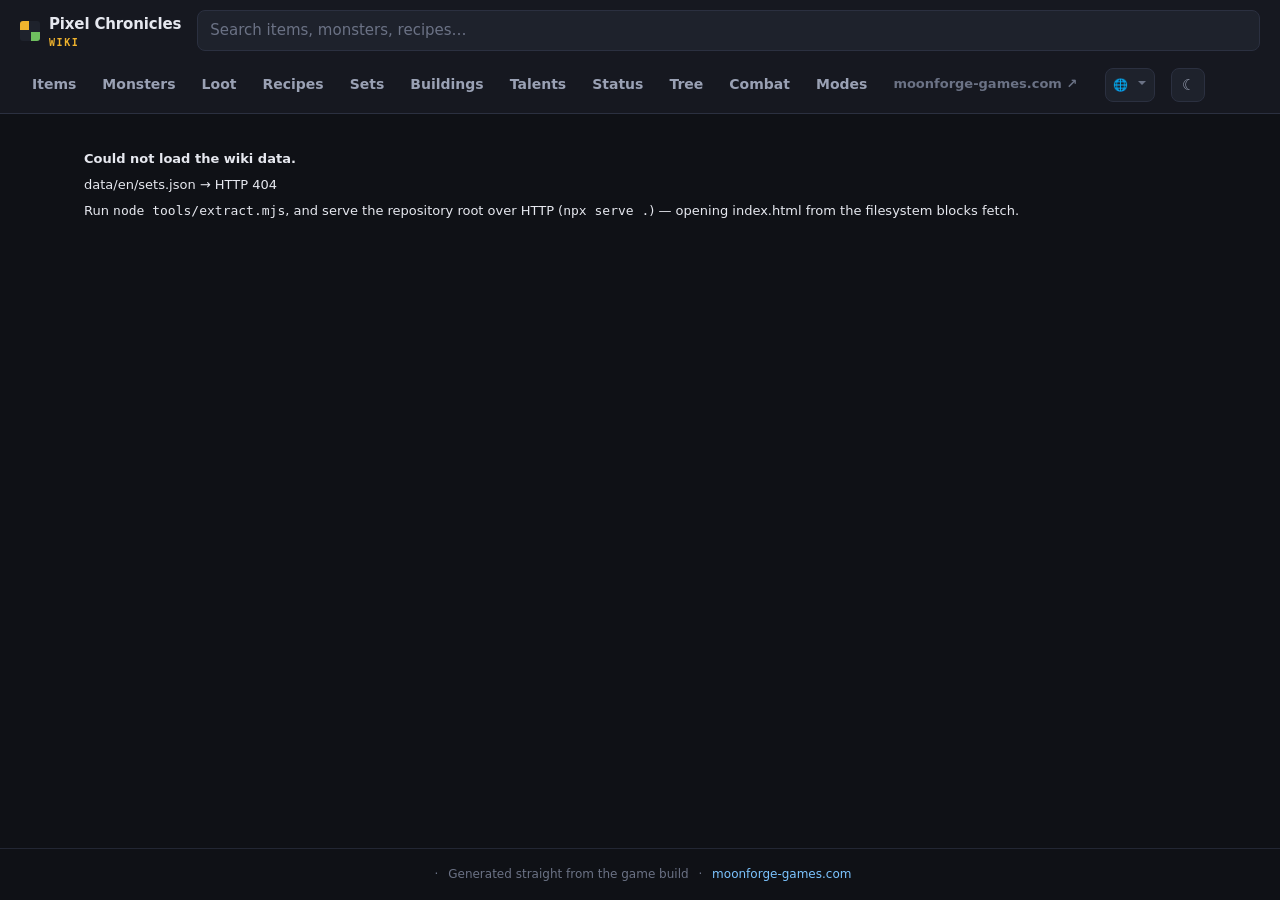
==== wiki/index.html @ 1378a654 "Hold the Forgotten Depths raid back until it ships It is a second raid, fully authored with Normal a" ====
<!doctype html>
<html lang="en">
<head>
<meta charset="utf-8">
<meta name="viewport" content="width=device-width, initial-scale=1">
<title>Pixel Chronicles Wiki</title>
<meta name="description" content="Items, monsters, loot tables and crafting recipes for Pixel Chronicles.">
<link rel="stylesheet" href="styles.css?v=5841bf4622">
<link rel="icon" href="data:image/svg+xml,<svg xmlns='http://www.w3.org/2000/svg' viewBox='0 0 16 16'><rect width='16' height='16' fill='%2314161c'/><rect x='3' y='3' width='4' height='4' fill='%23f0b32d'/><rect x='9' y='9' width='4' height='4' fill='%236fcf6f'/></svg>">
</head>
<body>

<header class="topbar">
  <a class="brand" href="#/">
    <span class="brand-mark" aria-hidden="true"></span>
    <span>Pixel&nbsp;Chronicles<em>wiki</em></span>
  </a>

  <div class="search">
    <input id="search" type="search" placeholder="Search items, monsters, recipes…" autocomplete="off"
           spellcheck="false" aria-label="Search" aria-controls="suggestions" role="combobox" aria-expanded="false"
           data-i18n-placeholder="search.placeholder" data-i18n-aria="search.label">
    <ul id="suggestions" class="suggestions" role="listbox" hidden></ul>
  </div>

  <nav class="tabs" id="tabs">
    <a href="#/items" data-i18n="nav.items">Items</a>
    <a href="#/monsters" data-i18n="nav.monsters">Monsters</a>
    <a href="#/loot" data-i18n="nav.loot">Loot</a>
    <a href="#/recipes" data-i18n="nav.recipes">Recipes</a>
    <a href="#/sets" data-i18n="nav.sets">Sets</a>
    <a href="#/buildings" data-i18n="nav.buildings">Buildings</a>
    <a href="#/talents" data-i18n="nav.talents">Talents</a>
    <a href="#/status" data-i18n="nav.status">Status</a>
    <a href="#/tree" data-i18n="nav.tree">Tree</a>
    <a href="#/combat" data-i18n="nav.combat">Combat</a>
    <a href="#/modes" data-i18n="nav.modes">Modes</a>
    <a class="offsite" href="../">moonforge-games.com ↗</a>
  </nav>

  <div class="lang">
    <select id="lang" aria-label="Language" data-i18n-aria="lang.label"></select>
  </div>

  <button id="theme" class="icon-btn" type="button" aria-label="Toggle colour scheme" title="Toggle colour scheme"
          data-i18n-aria="theme.toggle" data-i18n-title="theme.toggle"></button>
</header>

<main id="view" aria-live="polite">
  <p class="loading">Loading game data…</p>
</main>

<footer class="footer">
  <span id="footer-meta"></span>
  <span class="sep">·</span>
  <span data-i18n="footer.tagline">Generated straight from the game build</span>
  <span class="sep">·</span>
  <a href="../">moonforge-games.com</a>
</footer>

<script src="app.js?v=5841bf4622"></script>
</body>
</html>
---- wiki/styles.css ----
/* Pixel Chronicles wiki — dark-first, pixel-art friendly. */

:root {
  color-scheme: dark;
  --bg: #0f1116;
  --bg-raised: #171a22;
  --bg-inset: #1e222c;
  --line: #2b3040;
  --line-soft: #232734;
  --text: #e6e8ef;
  --text-dim: #9aa1b4;
  --text-faint: #6b7285;
  --accent: #f0b32d;
  --accent-dim: #7a5c14;
  --link: #7cc4ff;

  /* Rarity hues come from the game and are injected at runtime from meta.json;
     these are only the fallbacks used before the data loads. */
  --rarity: #9aa1b4;
  /* Text sits on a dark panel, so rarity hues get lifted toward white for
     contrast while the untouched hue stays as the accent bar and badge tint. */
  --rarity-mix: #ffffff;
  --rarity-mix-amount: 34%;

  --special: #fd54fd;
  --passive: #f0b877;

  --buff: #6fcf6f;
  --debuff: #e8685f;

  --neutral: #9aa1b4;
  --water: #4fa8e8;
  --fire: #ef7043;
  --grass: #6fbf5f;
  --dark: #9b6fd8;
  --light: #f0d264;

  --radius: 10px;
  --shadow: 0 1px 2px rgb(0 0 0 / .4), 0 8px 24px -12px rgb(0 0 0 / .5);
  --mono: ui-monospace, "SFMono-Regular", "Cascadia Mono", Menlo, Consolas, monospace;
}

:root[data-theme="light"] {
  color-scheme: light;
  --bg: #f6f7f9;
  --bg-raised: #ffffff;
  --bg-inset: #eef0f4;
  --line: #d7dbe4;
  --line-soft: #e5e8ee;
  --text: #1a1d26;
  --text-dim: #5c6376;
  --text-faint: #868da0;
  --accent: #a9760a;
  --accent-dim: #e8d5a6;
  --link: #1667c4;

  /* On white, the same hues need darkening instead of lightening. */
  --rarity-mix: #14161c;
  --rarity-mix-amount: 55%;
  --special: #b810b8;
  --passive: #a2661a;
  --buff: #2f8b32;
  --debuff: #c0362c;
  --shadow: 0 1px 2px rgb(16 22 40 / .06), 0 8px 24px -14px rgb(16 22 40 / .18);
}

* { box-sizing: border-box; }

html { scroll-behavior: smooth; }

body {
  margin: 0;
  background: var(--bg);
  color: var(--text);
  font: 15px/1.55 system-ui, -apple-system, "Segoe UI", Roboto, sans-serif;
  display: flex;
  flex-direction: column;
  min-height: 100vh;
  -webkit-text-size-adjust: 100%;
}

a { color: var(--link); text-decoration: none; }
a:hover { text-decoration: underline; }

/* Pixel art must never be smoothed. */
img { image-rendering: pixelated; }

/* ------------------------------------------------------------------ topbar */

.topbar {
  position: sticky;
  top: 0;
  z-index: 20;
  display: flex;
  align-items: center;
  gap: 16px;
  padding: 10px 20px;
  background: color-mix(in srgb, var(--bg-raised) 92%, transparent);
  backdrop-filter: blur(8px);
  border-bottom: 1px solid var(--line);
  flex-wrap: wrap;
}

.brand {
  display: flex;
  align-items: center;
  gap: 9px;
  font-weight: 650;
  letter-spacing: -.01em;
  color: var(--text);
  white-space: nowrap;
}
.brand:hover { text-decoration: none; }
.brand em {
  display: block;
  font: 600 10px/1 var(--mono);
  font-style: normal;
  letter-spacing: .16em;
  text-transform: uppercase;
  color: var(--accent);
  margin-top: 2px;
}
.brand-mark {
  width: 20px; height: 20px;
  flex: none;
  background:
    linear-gradient(var(--accent) 0 0) 0 0 / 9px 9px no-repeat,
    linear-gradient(var(--grass) 0 0) 11px 11px / 9px 9px no-repeat;
  background-color: var(--bg-inset);
  border-radius: 3px;
}

.search { position: relative; flex: 1 1 260px; min-width: 200px; }

.search input {
  width: 100%;
  padding: 8px 12px;
  font: inherit;
  color: var(--text);
  background: var(--bg-inset);
  border: 1px solid var(--line);
  border-radius: 8px;
}
.search input:focus-visible { outline: 2px solid var(--accent); outline-offset: -1px; }
.search input::placeholder { color: var(--text-faint); }

.suggestions {
  position: absolute;
  top: calc(100% + 6px);
  left: 0; right: 0;
  margin: 0; padding: 4px;
  list-style: none;
  background: var(--bg-raised);
  border: 1px solid var(--line);
  border-radius: 8px;
  box-shadow: var(--shadow);
  max-height: min(60vh, 420px);
  overflow-y: auto;
  z-index: 30;
}
.suggestions li > a {
  display: flex;
  align-items: center;
  gap: 10px;
  padding: 7px 9px;
  border-radius: 6px;
  color: var(--text);
}
.suggestions li > a:hover,
.suggestions li[aria-selected="true"] > a {
  background: var(--bg-inset);
  text-decoration: none;
}
.suggestions a > img { width: 24px; height: 24px; object-fit: contain; flex: none; }
.suggestions a > .sprite { height: 24px; max-width: 24px; flex: none; }
.suggestions .kind {
  margin-left: auto;
  font: 600 10px/1 var(--mono);
  text-transform: uppercase;
  letter-spacing: .08em;
  color: var(--text-faint);
}

.tabs { display: flex; gap: 2px; flex-wrap: wrap; }
.tabs a {
  padding: 7px 12px;
  border-radius: 7px;
  color: var(--text-dim);
  font-weight: 550;
  font-size: 14px;
}
.tabs a:hover { background: var(--bg-inset); color: var(--text); text-decoration: none; }
.tabs a[aria-current="page"] { background: var(--accent-dim); color: var(--text); }

.icon-btn {
  width: 34px; height: 34px;
  flex: none;
  display: grid;
  place-items: center;
  background: var(--bg-inset);
  border: 1px solid var(--line);
  border-radius: 8px;
  color: var(--text-dim);
  cursor: pointer;
  font-size: 15px;
}
.icon-btn:hover { color: var(--text); }
.icon-btn::before { content: "☾"; }
:root[data-theme="light"] .icon-btn::before { content: "☀"; }

/* Language picker: a real <select>, so it gets the platform's own list — long
   enough at 11 languages that a custom dropdown would only be worse. */
.lang { position: relative; flex: none; display: flex; align-items: center; }
.lang::before {
  content: "🌐";
  position: absolute;
  left: 8px;
  font-size: 12px;
  pointer-events: none;
}
.lang select {
  appearance: none;
  padding: 0 22px 0 26px;
  height: 34px;
  background: var(--bg-inset);
  border: 1px solid var(--line);
  border-radius: 8px;
  color: var(--text-dim);
  font: 600 12px/1 inherit;
  cursor: pointer;
  max-width: 130px;
}
.lang select:hover { color: var(--text); }
.lang::after {
  content: "";
  position: absolute;
  right: 9px;
  width: 0;
  height: 0;
  border: 4px solid transparent;
  border-top-color: currentColor;
  color: var(--text-faint);
  pointer-events: none;
}

/* -------------------------------------------------------------------- main */

main {
  flex: 1;
  width: 100%;
  max-width: 1180px;
  margin: 0 auto;
  padding: 24px 20px 56px;
}

.loading { color: var(--text-dim); }

h1 { font-size: 26px; letter-spacing: -.02em; margin: 0 0 4px; }
h2 { font-size: 17px; letter-spacing: -.01em; margin: 32px 0 12px; }
h3 { font-size: 14px; margin: 0 0 8px; color: var(--text-dim); }

.subtitle { color: var(--text-dim); margin: 0 0 22px; }

.crumbs { font-size: 13px; color: var(--text-faint); margin-bottom: 10px; }
.crumbs a { color: var(--text-dim); }

/* ------------------------------------------------------------------- cards */

.grid {
  display: grid;
  gap: 12px;
  grid-template-columns: repeat(auto-fill, minmax(210px, 1fr));
}

.card {
  display: flex;
  align-items: center;
  gap: 11px;
  padding: 11px;
  background: var(--bg-raised);
  border: 1px solid var(--line-soft);
  border-radius: var(--radius);
  color: var(--text);
  border-left: 3px solid var(--rarity, var(--line));
}
.card:hover {
  text-decoration: none;
  border-color: var(--line);
  background: var(--bg-inset);
}
.card .thumb { width: 40px; height: 40px; flex: none; }
.card-body { min-width: 0; }
.card-title {
  font-weight: 600;
  white-space: nowrap;
  overflow: hidden;
  text-overflow: ellipsis;
}
.card-sub { font-size: 12px; color: var(--text-dim); }

.thumb {
  display: grid;
  place-items: center;
  background: var(--bg-inset);
  border-radius: 7px;
  overflow: hidden;
}
.thumb > img { width: 100%; height: 100%; object-fit: contain; padding: 3px; }
/* A height is required, not just max-*: the inner image is absolutely positioned,
   so the box has no content to size itself from and `aspect-ratio` has nothing to
   work with. Height drives it, max-width reins in wide cells. */
.thumb > .sprite { height: calc(100% - 6px); max-width: calc(100% - 6px); }

/* One cell of a sprite sheet: the box holds the cell's aspect ratio and clips,
   the oversized image inside is offset so only that cell shows. */
.sprite {
  position: relative;
  display: block;
  overflow: hidden;
  max-width: 100%;
  max-height: 100%;
}
.sprite > img { position: absolute; image-rendering: pixelated; }
.thumb.empty::after { content: "?"; color: var(--text-faint); font: 600 14px var(--mono); }

/* ------------------------------------------------------------------ badges */

.badge {
  display: inline-block;
  padding: 2px 7px;
  border-radius: 5px;
  font: 600 11px/1.5 var(--mono);
  letter-spacing: .02em;
  background: var(--bg-inset);
  color: var(--text-dim);
  white-space: nowrap;
}
/** Readable rarity text: the game hue nudged toward the page's extreme. */
.rarity-text { color: color-mix(in oklab, var(--rarity-mix) var(--rarity-mix-amount), var(--rarity)); }

.badge.rarity {
  color: color-mix(in oklab, var(--rarity-mix) var(--rarity-mix-amount), var(--rarity));
  background: color-mix(in srgb, var(--rarity) 15%, transparent);
}
.badge.element {
  color: var(--elem);
  background: color-mix(in srgb, var(--elem) 16%, transparent);
  display: inline-flex;
  align-items: center;
  gap: 5px;
}
.badge.element > img { width: 13px; height: 13px; object-fit: contain; }

.e-neutral { --elem: var(--neutral); }
.e-water { --elem: var(--water); }
.e-fire { --elem: var(--fire); }
.e-grass { --elem: var(--grass); }
.e-dark { --elem: var(--dark); }
.e-light { --elem: var(--light); }

/* ----------------------------------------------------------------- filters */

.filters {
  display: flex;
  flex-wrap: wrap;
  gap: 8px 14px;
  align-items: center;
  padding: 12px 14px;
  margin-bottom: 18px;
  background: var(--bg-raised);
  border: 1px solid var(--line-soft);
  border-radius: var(--radius);
}
.filter-group { display: flex; align-items: center; gap: 6px; flex-wrap: wrap; }
.filter-group > span {
  font: 600 10px/1 var(--mono);
  text-transform: uppercase;
  letter-spacing: .08em;
  color: var(--text-faint);
  margin-right: 2px;
}

.chip {
  padding: 4px 10px;
  font: inherit;
  font-size: 13px;
  color: var(--text-dim);
  background: var(--bg-inset);
  border: 1px solid transparent;
  border-radius: 999px;
  cursor: pointer;
}
.chip:hover { color: var(--text); }
.chip[aria-pressed="true"] {
  color: var(--text);
  background: var(--accent-dim);
  border-color: color-mix(in srgb, var(--accent) 45%, transparent);
}

select.chip { border-radius: 7px; padding: 5px 8px; }

.count { margin-left: auto; font-size: 13px; color: var(--text-faint); }

/* ------------------------------------------------------------------ tables */

.table-wrap { overflow-x: auto; border: 1px solid var(--line-soft); border-radius: var(--radius); }

table { width: 100%; border-collapse: collapse; font-size: 14px; background: var(--bg-raised); }

th, td { padding: 8px 12px; text-align: left; border-bottom: 1px solid var(--line-soft); white-space: nowrap; }
th {
  position: sticky; top: 0;
  background: var(--bg-inset);
  font: 600 11px/1.6 var(--mono);
  text-transform: uppercase;
  letter-spacing: .06em;
  color: var(--text-dim);
  z-index: 1;
}
th.sortable { cursor: pointer; user-select: none; }
th.sortable:hover { color: var(--text); }
th[aria-sort]::after { content: " ▲"; font-size: 9px; }
th[aria-sort="descending"]::after { content: " ▼"; }
tbody tr:last-child td { border-bottom: 0; }
tbody tr:hover td { background: var(--bg-inset); }
td.num, th.num { text-align: right; font-variant-numeric: tabular-nums; }
td .with-icon { display: flex; align-items: center; gap: 8px; }
td .with-icon > img { width: 22px; height: 22px; object-fit: contain; flex: none; }
td .with-icon > .sprite { height: 22px; max-width: 22px; flex: none; }

/* ------------------------------------------------------------------ detail */

.detail-head {
  display: flex;
  gap: 18px;
  align-items: center;
  flex-wrap: wrap;
  padding-bottom: 18px;
  margin-bottom: 6px;
  border-bottom: 1px solid var(--line-soft);
}
.detail-head .thumb { width: 84px; height: 84px; border-radius: var(--radius); }
.detail-meta { display: flex; gap: 6px; flex-wrap: wrap; margin-top: 8px; }

.panels { display: grid; gap: 16px; grid-template-columns: repeat(auto-fit, minmax(280px, 1fr)); }

.panel {
  padding: 14px 16px;
  background: var(--bg-raised);
  border: 1px solid var(--line-soft);
  border-radius: var(--radius);
}
.panel h3 {
  font: 600 10px/1 var(--mono);
  text-transform: uppercase;
  letter-spacing: .09em;
  color: var(--text-faint);
  margin-bottom: 11px;
}

.stats { display: grid; gap: 7px; margin: 0; }
.stats > div:not(.bar) { display: flex; align-items: baseline; gap: 10px; justify-content: space-between; }
.stats dt { color: var(--text-dim); font-size: 13px; }
.stats dd { margin: 0; font-variant-numeric: tabular-nums; font-weight: 600; }

.stats .bar { margin-top: -4px; }
.bar {
  height: 5px;
  border-radius: 3px;
  background: var(--bg-inset);
  overflow: hidden;
}
.bar > i { display: block; height: 100%; background: var(--accent); }

.pill-list { display: flex; flex-wrap: wrap; gap: 6px; margin: 0; padding: 0; list-style: none; }

.skill { padding: 11px 0; border-top: 1px solid var(--line-soft); }
.skill:first-of-type { border-top: 0; padding-top: 0; }
.skill-head { display: flex; align-items: center; gap: 9px; }
.skill-icon {
  width: 34px; height: 34px;
  flex: none;
  display: grid;
  place-items: center;
  background: var(--bg-inset);
  border-radius: 7px;
  overflow: hidden;
}
.skill-icon > img { width: 100%; height: 100%; object-fit: contain; padding: 2px; }
.skill-icon > .sprite { height: calc(100% - 4px); max-width: calc(100% - 4px); }
.skill-name { font-weight: 600; }
.skill-kind {
  font: 600 10px/1 var(--mono);
  text-transform: uppercase;
  letter-spacing: .07em;
  color: var(--text-faint);
  margin-left: 6px;
  white-space: nowrap;
}
.skill-kind.special { color: var(--special); }
.skill-kind.passive { color: var(--passive); }
.skill p { margin: 6px 0 0; font-size: 13px; color: var(--text-dim); }

/* -------------------------------------------------------- status effects */

.status-group {
  display: flex;
  align-items: center;
  gap: 10px;
  font-size: 15px;
  margin: 26px 0 12px;
}
.status-group::after {
  content: "";
  flex: 1;
  height: 1px;
  background: var(--line-soft);
}
.status-group.buff { color: var(--buff); }
.status-group.debuff { color: var(--debuff); }

.status-grid {
  display: grid;
  grid-template-columns: repeat(auto-fill, minmax(272px, 1fr));
  gap: 10px;
}

.status {
  display: flex;
  gap: 12px;
  padding: 12px;
  background: var(--bg-raised);
  border: 1px solid var(--line-soft);
  /* The group reads off the left edge, so the card itself stays neutral and the
     tint never fights the icon art. */
  border-left: 3px solid var(--group, var(--neutral));
  border-radius: var(--radius);
}
.status.s-buff { --group: var(--buff); }
.status.s-debuff { --group: var(--debuff); }

.status-icon { width: 40px; height: 40px; flex: none; }
.status-body { min-width: 0; }
.status-name { display: block; font-weight: 600; font-size: 14px; }
.status-effects {
  margin: 6px 0 0;
  padding: 0;
  list-style: none;
  font-size: 13px;
  color: var(--text-dim);
}
.status-effects li { padding-left: 11px; position: relative; }
.status-effects li::before {
  content: "";
  position: absolute;
  left: 0;
  top: .55em;
  width: 4px;
  height: 4px;
  border-radius: 1px;
  background: var(--group, var(--text-faint));
}
.status-none { margin: 6px 0 0; font-size: 13px; color: var(--text-faint); }

/* ---------------------------------------------------------------- bastion */

.bastion-rules { margin: 14px 0 26px; }
.bastion-rules .badge { font-size: 12px; padding: 5px 10px; }

/* An upgrade card is a status card whose left edge carries its rarity instead of
   a buff/debuff group. */
.status.s-up { --group: var(--rarity); }
.status.s-up .status-name { display: flex; align-items: baseline; }
.status.s-up > .status-body > .badge { margin: 6px 0 0; }

.upgrade-levels {
  margin: 8px 0 0;
  padding: 0 0 0 20px;
  font-size: 13px;
  color: var(--text-dim);
}
.upgrade-levels li { margin-top: 4px; }
.upgrade-levels li::marker { color: var(--rarity); font: 700 11px var(--mono); }
/* One effect per line: a rank often grants two or three at once. */
.upgrade-levels span { display: block; }

/* ------------------------------------------------------------ calculators */

.calc { margin-bottom: 14px; }

.calc-row {
  display: flex;
  align-items: center;
  gap: 12px;
  margin-bottom: 12px;
  flex-wrap: wrap;
}
.calc-row > span:first-child {
  flex: 0 0 130px;
  font-size: 13px;
  color: var(--text-dim);
}
.calc-row input[type="range"] { flex: 1 1 180px; min-width: 140px; accent-color: var(--accent); }

.calc-value {
  flex: 0 0 72px;
  text-align: right;
  font: 600 13px/1 var(--mono);
  color: var(--text);
}

.curve-wrap { margin: 4px 0 6px; }

.curve {
  display: block;
  width: 100%;
  height: auto;
  /* Pointing at the curve sets the slider, so the whole plot is a control. */
  cursor: crosshair;
  touch-action: none;
}
.curve-grid { stroke: var(--line-soft); stroke-width: 1.5; }
.curve-label { fill: var(--text-faint); font: 11px var(--mono); }
.curve-line { fill: none; stroke: var(--accent); stroke-width: 4; stroke-linecap: round; }
.curve-guide { stroke: var(--text-faint); stroke-width: 2; stroke-dasharray: 5 5; }
.curve-dot { fill: var(--accent); stroke: var(--bg-raised); stroke-width: 3; }

.curve-hint {
  margin: 0 0 12px;
  font-size: 12px;
  color: var(--text-faint);
  text-align: center;
}

.calc-result {
  display: grid;
  grid-template-columns: repeat(auto-fit, minmax(130px, 1fr));
  gap: 12px;
  margin-top: 4px;
  padding-top: 12px;
  border-top: 1px solid var(--line-soft);
}
.calc-result > div { text-align: center; }
.calc-result b {
  display: block;
  font: 700 24px/1.1 var(--mono);
  color: var(--accent);
}
.calc-result span {
  font-size: 11px;
  text-transform: uppercase;
  letter-spacing: .07em;
  color: var(--text-faint);
}

.calc-formula { margin: 12px 0 0; text-align: center; }
.calc-formula code { font-size: 12px; color: var(--text-dim); }

/* The matchup toggle reuses the filter chips, so it needs no styling of its own
   beyond sitting on the same row as its label. */
.calc .filter-group { margin: 0 0 12px; }

.combat-notes { font-size: 13px; }
.combat-notes li::before { background: var(--accent); }

/* -------------------------------------------------------------- skill tree */

/* The map is one SVG at the tree's authored size, scaled to the column. It is
   nearly square, so it is capped by height rather than left to run off. */
.tree-map {
  margin: 12px 0 14px;
  padding: 12px;
  background: var(--bg-raised);
  border: 1px solid var(--line-soft);
  border-radius: var(--radius);
}
/* No height cap: the graph is nearly square, and squeezing it to fit the fold
   collapsed the whole tree into an unreadable speck. */
.tree-map svg { display: block; width: 100%; height: auto; }

/* Stroke widths are in graph units, and the graph is ~4000 units wide: anything
   under ~8 disappears once it is scaled into the column. */
.tree-link { stroke: var(--line); stroke-width: 8; }
.tree-link.on { stroke-width: 12; opacity: .6; }

.tree-node { cursor: pointer; }
/* Dimmed rather than hidden: a filtered class still reads against the whole tree. */
.tree-node:not(.on) { opacity: .28; }
.tree-node.on:hover { stroke: var(--text); stroke-width: 4; }

.tree-legend { margin: 0 0 8px; }
.legend {
  display: inline-block;
  width: 9px;
  height: 9px;
  margin-right: 7px;
  background: currentColor;
  vertical-align: baseline;
}
.legend-root, .legend-classhub, .legend-passive, .legend-minor { border-radius: 50%; }
.legend-notable { transform: rotate(45deg); }
.legend-activeskill { border-radius: 2px; }
.legend-minor { width: 7px; height: 7px; }

.tree-rules { font-size: 13px; }
.tree-rules li::before { background: var(--accent); }

.tree-section { margin-top: 34px; }
.tree-class-head {
  display: flex;
  align-items: center;
  gap: 10px;
  color: var(--node, var(--text));
}
.tree-class-head img, .tree-class-head .sprite { width: 26px; height: 26px; }
.tree-group { margin: 18px 0 10px; font-size: 14px; color: var(--text-dim); }

/* Each card carries its class colour on the left edge, matching the map. */
.tree-card { border-left: 3px solid var(--node, var(--line)); }
.tree-desc { margin: 0 0 8px; font-size: 13px; color: var(--text-dim); }

/* Jumped to from the map; the highlight fades on its own. */
@keyframes tree-flash {
  from { background: color-mix(in oklab, var(--accent) 30%, var(--bg-raised)); }
  to { background: var(--bg-raised); }
}
.flash { animation: tree-flash 1.4s ease-out; }
tr.flash { animation: tree-flash 1.4s ease-out; }

@media (prefers-reduced-motion: reduce) {
  .flash { animation: none; outline: 2px solid var(--accent); }
}

/* Talent ranks: roman numerals read as a column of labels, not as figures. */
td.rank {
  font: 700 12px/1 var(--mono);
  color: var(--accent);
  width: 3.5em;
  letter-spacing: .06em;
}

.ingredients { display: grid; gap: 8px; margin: 0; padding: 0; list-style: none; }
.ingredients li { display: flex; align-items: center; gap: 9px; }
.ingredients li > img { width: 26px; height: 26px; object-fit: contain; flex: none; }
.ingredients li > .sprite { height: 26px; max-width: 26px; flex: none; }
.ingredients .amount { margin-left: auto; font-variant-numeric: tabular-nums; color: var(--text-dim); }

.arrow { color: var(--text-faint); }

.chance {
  display: inline-flex;
  align-items: center;
  gap: 5px;
  font-variant-numeric: tabular-nums;
}
.chance i {
  width: 34px; height: 5px;
  border-radius: 3px;
  background: var(--bg-inset);
  overflow: hidden;
  flex: none;
}
.chance i > b { display: block; height: 100%; background: var(--rare); }

.empty-note { color: var(--text-faint); font-size: 13px; margin: 0; }

.biome-list { display: flex; flex-wrap: wrap; gap: 4px; }

.warn {
  padding: 11px 14px;
  border: 1px solid color-mix(in srgb, var(--legendary) 40%, transparent);
  background: color-mix(in srgb, var(--legendary) 10%, transparent);
  border-radius: var(--radius);
  font-size: 13px;
  margin-bottom: 18px;
}
.warn ul { margin: 6px 0 0; padding-left: 18px; }

/* -------------------------------------------------------------------- home */

.hero { margin-bottom: 26px; }
.hero h1 { font-size: 30px; }

.stat-row {
  display: grid;
  gap: 12px;
  grid-template-columns: repeat(auto-fit, minmax(140px, 1fr));
  margin-bottom: 30px;
}
.stat-tile {
  padding: 14px 16px;
  background: var(--bg-raised);
  border: 1px solid var(--line-soft);
  border-radius: var(--radius);
  color: var(--text);
}
.stat-tile:hover { text-decoration: none; border-color: var(--line); background: var(--bg-inset); }
.stat-tile b { display: block; font-size: 25px; font-variant-numeric: tabular-nums; letter-spacing: -.02em; }
.stat-tile span {
  font: 600 10px/1 var(--mono);
  text-transform: uppercase;
  letter-spacing: .09em;
  color: var(--text-faint);
}

/* ------------------------------------------------------------------ footer */

.footer {
  padding: 16px 20px;
  border-top: 1px solid var(--line-soft);
  color: var(--text-faint);
  font-size: 12px;
  text-align: center;
}
.footer code { font-family: var(--mono); }
.sep { margin: 0 6px; }

@media (max-width: 760px) {
  /* Brand + theme share the first row, then search, then the tab strip. */
  .topbar { gap: 10px; padding: 10px 14px; }
  .brand { order: 1; }
  .lang { order: 2; margin-left: auto; }
  .icon-btn { order: 3; }
  .search { order: 4; flex-basis: 100%; }
  .tabs { order: 5; flex-basis: 100%; justify-content: space-between; }
  .tabs a { padding: 7px 9px; }
  main { padding: 18px 14px 44px; }
  th, td { padding: 7px 10px; }
  .detail-head .thumb { width: 64px; height: 64px; }
  h1 { font-size: 22px; }
}

@media (prefers-reduced-motion: reduce) {
  html { scroll-behavior: auto; }
}

/* Link back out to the marketing site. Not a router tab, so it must not be
   highlighted by the aria-current logic and reads as leaving the app. */
.tabs a.offsite { color: var(--text-faint); font-size: 13px; }
.tabs a.offsite:hover { color: var(--text); background: var(--bg-inset); text-decoration: none; }
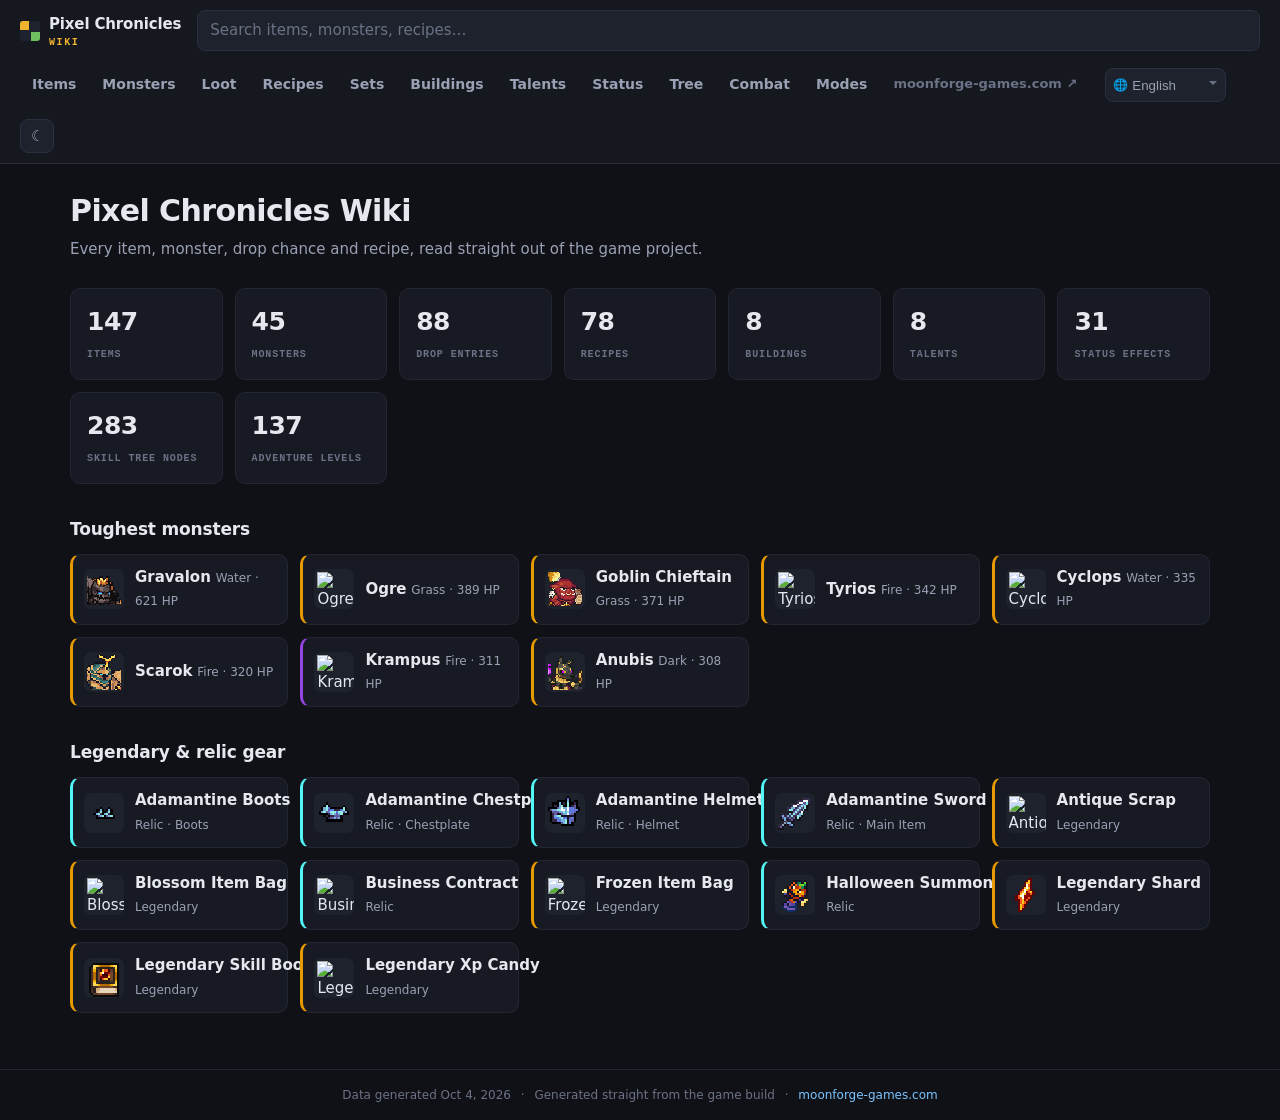
==== commit bc9ba37c: "Show what a building level buys, and live production times The assets hold only prices. Each upgrade" ====
--- a/wiki/index.html
+++ b/wiki/index.html
@@ -5,7 +5,7 @@
 <meta name="viewport" content="width=device-width, initial-scale=1">
 <title>Pixel Chronicles Wiki</title>
 <meta name="description" content="Items, monsters, loot tables and crafting recipes for Pixel Chronicles.">
-<link rel="stylesheet" href="styles.css?v=5841bf4622">
+<link rel="stylesheet" href="styles.css?v=82bc2227ee">
 <link rel="icon" href="data:image/svg+xml,<svg xmlns='http://www.w3.org/2000/svg' viewBox='0 0 16 16'><rect width='16' height='16' fill='%2314161c'/><rect x='3' y='3' width='4' height='4' fill='%23f0b32d'/><rect x='9' y='9' width='4' height='4' fill='%236fcf6f'/></svg>">
 </head>
 <body>
@@ -58,6 +58,6 @@
   <a href="../">moonforge-games.com</a>
 </footer>
 
-<script src="app.js?v=5841bf4622"></script>
+<script src="app.js?v=82bc2227ee"></script>
 </body>
 </html>
--- a/wiki/styles.css
+++ b/wiki/styles.css
@@ -584,6 +584,14 @@
 /* One effect per line: a rank often grants two or three at once. */
 .upgrade-levels span { display: block; }
 
+/* A produced item the building is still too low to make. */
+tr.locked { opacity: .5; }
+.locked-note { font-size: 12px; color: var(--text-faint); }
+
+/* The level picker sits inside a panel, so it drops the page-level margins. */
+.panel .filters { margin: 0 0 10px; }
+.chip.level { min-width: 34px; text-align: center; }
+
 /* ------------------------------------------------------------ calculators */
 
 .calc { margin-bottom: 14px; }
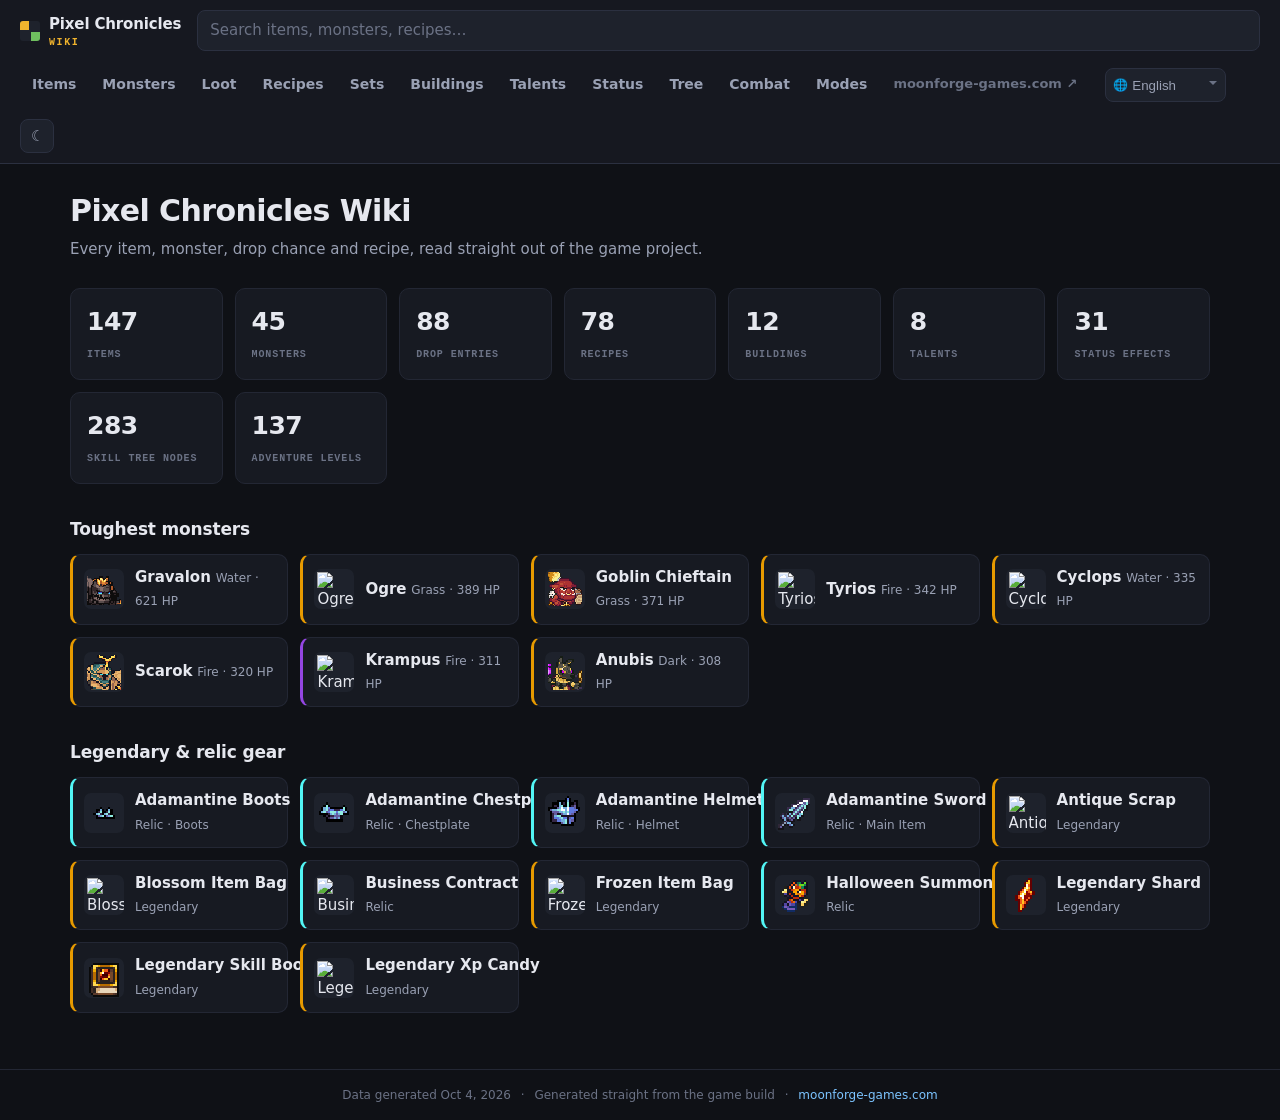
==== commit fab109e1: "List the ruin buildings too, one per row Workshop, Monster Altar, Portal and Shop were excluded whil" ====
--- a/wiki/index.html
+++ b/wiki/index.html
@@ -5,7 +5,7 @@
 <meta name="viewport" content="width=device-width, initial-scale=1">
 <title>Pixel Chronicles Wiki</title>
 <meta name="description" content="Items, monsters, loot tables and crafting recipes for Pixel Chronicles.">
-<link rel="stylesheet" href="styles.css?v=82bc2227ee">
+<link rel="stylesheet" href="styles.css?v=68cac64f13">
 <link rel="icon" href="data:image/svg+xml,<svg xmlns='http://www.w3.org/2000/svg' viewBox='0 0 16 16'><rect width='16' height='16' fill='%2314161c'/><rect x='3' y='3' width='4' height='4' fill='%23f0b32d'/><rect x='9' y='9' width='4' height='4' fill='%236fcf6f'/></svg>">
 </head>
 <body>
@@ -58,6 +58,6 @@
   <a href="../">moonforge-games.com</a>
 </footer>
 
-<script src="app.js?v=82bc2227ee"></script>
+<script src="app.js?v=68cac64f13"></script>
 </body>
 </html>
--- a/wiki/styles.css
+++ b/wiki/styles.css
@@ -584,6 +584,10 @@
 /* One effect per line: a rank often grants two or three at once. */
 .upgrade-levels span { display: block; }
 
+/* One building per row: each panel carries a cost table and often a production
+   table too, which a multi-column grid squeezes into unreadable columns. */
+.building-list { display: flex; flex-direction: column; gap: 14px; }
+
 /* A produced item the building is still too low to make. */
 tr.locked { opacity: .5; }
 .locked-note { font-size: 12px; color: var(--text-faint); }
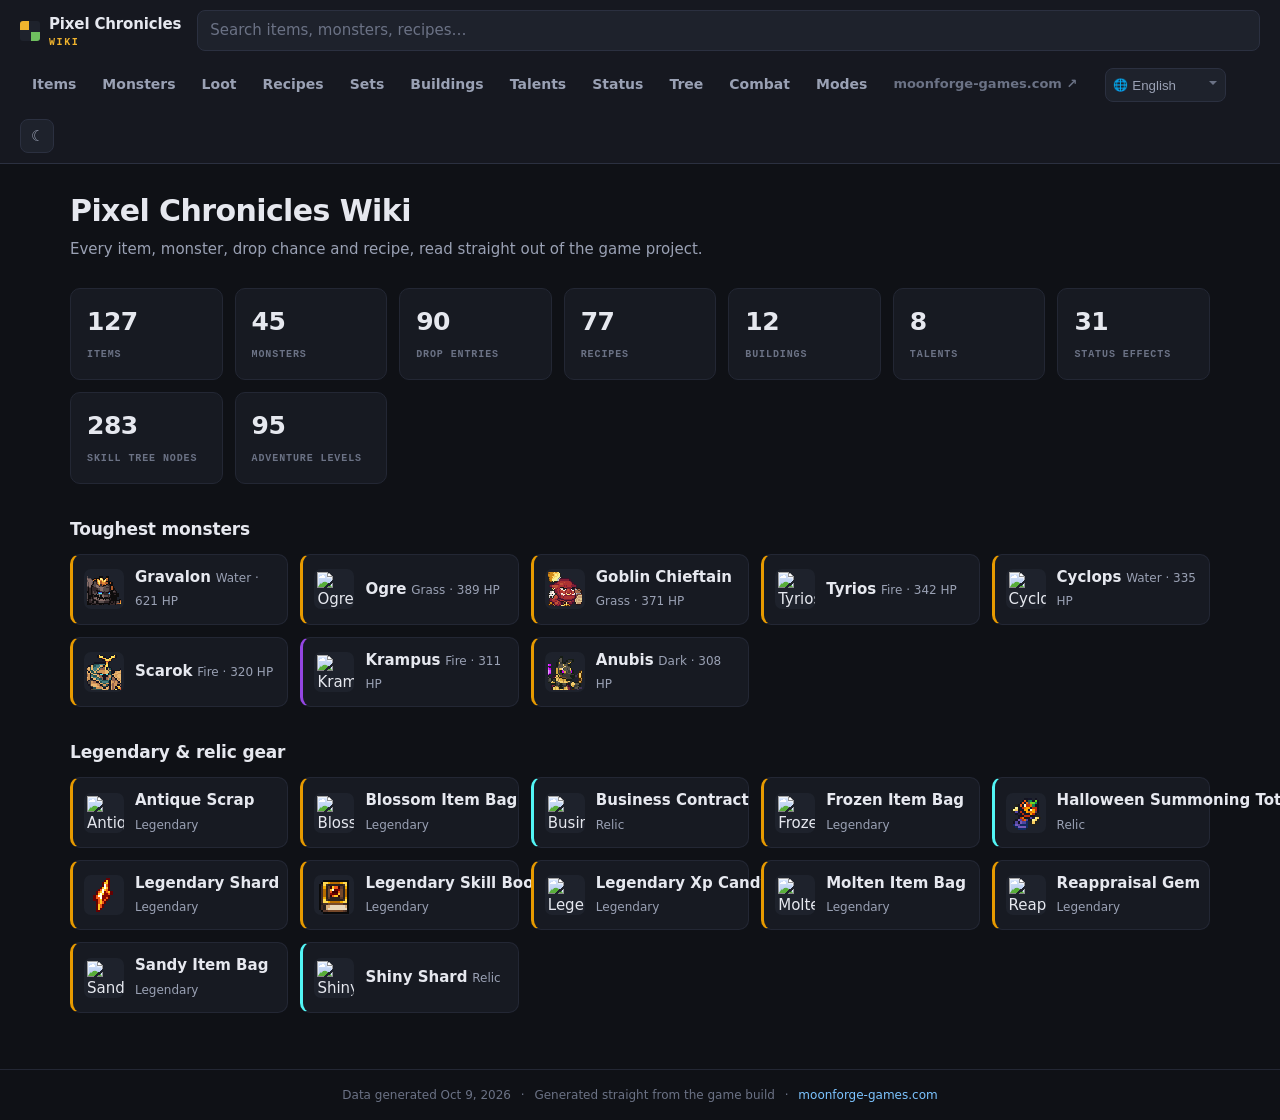
==== commit 95c8e195: "Hold back the Master tier until it ships Six gear sets, the materials and bars they eat, their craft" ====
--- a/wiki/index.html
+++ b/wiki/index.html
@@ -5,7 +5,7 @@
 <meta name="viewport" content="width=device-width, initial-scale=1">
 <title>Pixel Chronicles Wiki</title>
 <meta name="description" content="Items, monsters, loot tables and crafting recipes for Pixel Chronicles.">
-<link rel="stylesheet" href="styles.css?v=68cac64f13">
+<link rel="stylesheet" href="styles.css?v=ccc6fe6d84">
 <link rel="icon" href="data:image/svg+xml,<svg xmlns='http://www.w3.org/2000/svg' viewBox='0 0 16 16'><rect width='16' height='16' fill='%2314161c'/><rect x='3' y='3' width='4' height='4' fill='%23f0b32d'/><rect x='9' y='9' width='4' height='4' fill='%236fcf6f'/></svg>">
 </head>
 <body>
@@ -58,6 +58,6 @@
   <a href="../">moonforge-games.com</a>
 </footer>
 
-<script src="app.js?v=68cac64f13"></script>
+<script src="app.js?v=ccc6fe6d84"></script>
 </body>
 </html>
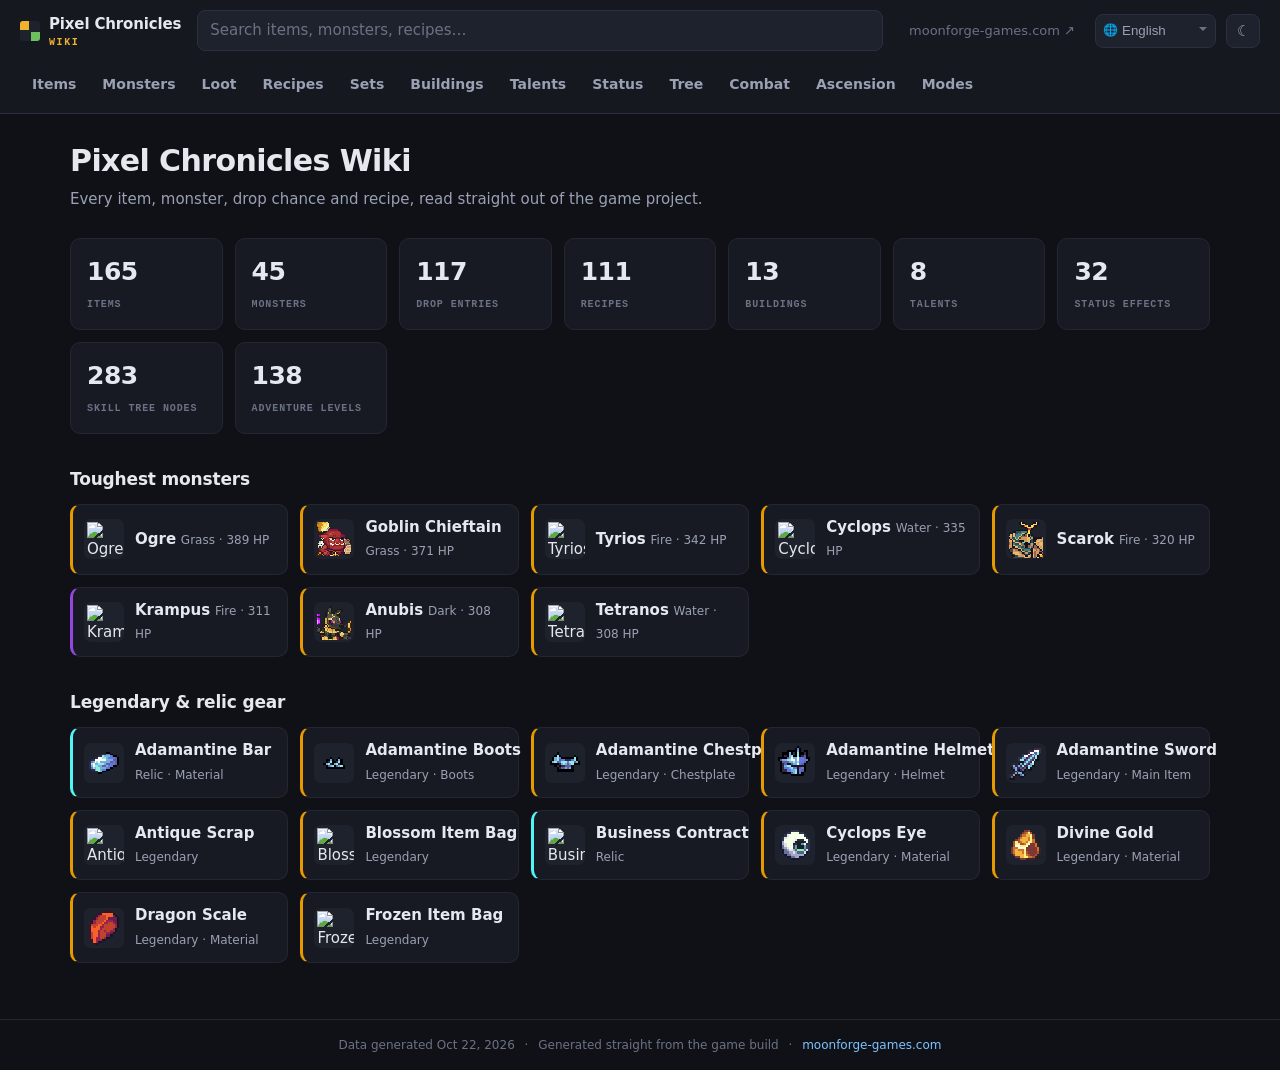
==== commit b6073eaf: "Bring the wiki up to 1.3 The Master tier shipped on 2026-10-22, so the hold-back lists empty out and" ====
--- a/wiki/index.html
+++ b/wiki/index.html
@@ -5,7 +5,7 @@
 <meta name="viewport" content="width=device-width, initial-scale=1">
 <title>Pixel Chronicles Wiki</title>
 <meta name="description" content="Items, monsters, loot tables and crafting recipes for Pixel Chronicles.">
-<link rel="stylesheet" href="styles.css?v=ccc6fe6d84">
+<link rel="stylesheet" href="styles.css?v=e9035d56db">
 <link rel="icon" href="data:image/svg+xml,<svg xmlns='http://www.w3.org/2000/svg' viewBox='0 0 16 16'><rect width='16' height='16' fill='%2314161c'/><rect x='3' y='3' width='4' height='4' fill='%23f0b32d'/><rect x='9' y='9' width='4' height='4' fill='%236fcf6f'/></svg>">
 </head>
 <body>
@@ -23,6 +23,15 @@
     <ul id="suggestions" class="suggestions" role="listbox" hidden></ul>
   </div>
 
+  <div class="topbar-end">
+    <a class="offsite" href="../">moonforge-games.com ↗</a>
+    <div class="lang">
+      <select id="lang" aria-label="Language" data-i18n-aria="lang.label"></select>
+    </div>
+    <button id="theme" class="icon-btn" type="button" aria-label="Toggle colour scheme" title="Toggle colour scheme"
+            data-i18n-aria="theme.toggle" data-i18n-title="theme.toggle"></button>
+  </div>
+
   <nav class="tabs" id="tabs">
     <a href="#/items" data-i18n="nav.items">Items</a>
     <a href="#/monsters" data-i18n="nav.monsters">Monsters</a>
@@ -34,16 +43,9 @@
     <a href="#/status" data-i18n="nav.status">Status</a>
     <a href="#/tree" data-i18n="nav.tree">Tree</a>
     <a href="#/combat" data-i18n="nav.combat">Combat</a>
+    <a href="#/ascension" data-i18n="nav.ascension">Ascension</a>
     <a href="#/modes" data-i18n="nav.modes">Modes</a>
-    <a class="offsite" href="../">moonforge-games.com ↗</a>
   </nav>
-
-  <div class="lang">
-    <select id="lang" aria-label="Language" data-i18n-aria="lang.label"></select>
-  </div>
-
-  <button id="theme" class="icon-btn" type="button" aria-label="Toggle colour scheme" title="Toggle colour scheme"
-          data-i18n-aria="theme.toggle" data-i18n-title="theme.toggle"></button>
 </header>
 
 <main id="view" aria-live="polite">
@@ -58,6 +60,6 @@
   <a href="../">moonforge-games.com</a>
 </footer>
 
-<script src="app.js?v=ccc6fe6d84"></script>
+<script src="app.js?v=e9035d56db"></script>
 </body>
 </html>
--- a/wiki/styles.css
+++ b/wiki/styles.css
@@ -181,7 +181,9 @@
   color: var(--text-faint);
 }
 
-.tabs { display: flex; gap: 2px; flex-wrap: wrap; }
+/* Its own row, always: the tab list outgrows one line in several languages,
+   and a header that reflows differently per language is worse than two rows. */
+.tabs { display: flex; gap: 2px; flex-wrap: wrap; flex: 1 1 100%; }
 .tabs a {
   padding: 7px 12px;
   border-radius: 7px;
@@ -828,11 +830,12 @@
 .sep { margin: 0 6px; }
 
 @media (max-width: 760px) {
-  /* Brand + theme share the first row, then search, then the tab strip. */
+  /* Brand + controls share the first row, then search, then the tab strip. */
   .topbar { gap: 10px; padding: 10px 14px; }
   .brand { order: 1; }
-  .lang { order: 2; margin-left: auto; }
-  .icon-btn { order: 3; }
+  .topbar-end { order: 2; gap: 8px; }
+  /* The outbound link is in the footer as well; a phone header has no room. */
+  .topbar-end .offsite { display: none; }
   .search { order: 4; flex-basis: 100%; }
   .tabs { order: 5; flex-basis: 100%; justify-content: space-between; }
   .tabs a { padding: 7px 9px; }
@@ -848,5 +851,8 @@
 
 /* Link back out to the marketing site. Not a router tab, so it must not be
    highlighted by the aria-current logic and reads as leaving the app. */
-.tabs a.offsite { color: var(--text-faint); font-size: 13px; }
-.tabs a.offsite:hover { color: var(--text); background: var(--bg-inset); text-decoration: none; }
+/* The language picker, the outbound link and the theme button travel together:
+   when the tab row wraps, they must not be split across two lines. */
+.topbar-end { display: flex; align-items: center; gap: 10px; margin-left: auto; }
+.offsite { color: var(--text-faint); font-size: 13px; padding: 7px 10px; border-radius: 7px; }
+.offsite:hover { color: var(--text); background: var(--bg-inset); text-decoration: none; }
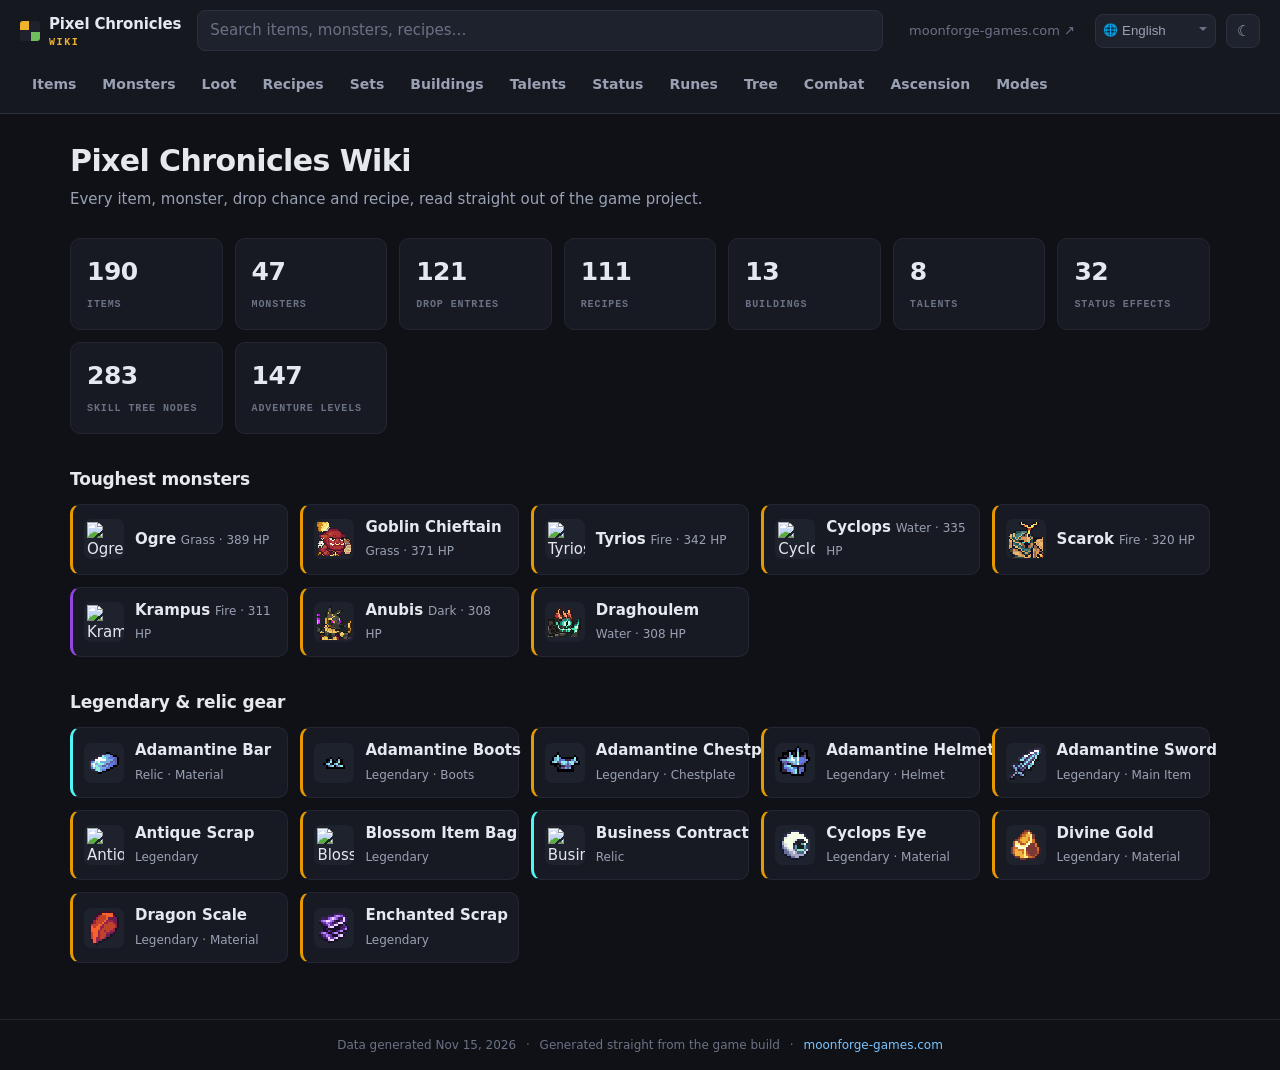
==== commit 29d2ded1: "Bring the wiki up to 1.4 Runes get a tab of their own, read the way the combat maths are: the 29 enc" ====
--- a/wiki/index.html
+++ b/wiki/index.html
@@ -5,7 +5,7 @@
 <meta name="viewport" content="width=device-width, initial-scale=1">
 <title>Pixel Chronicles Wiki</title>
 <meta name="description" content="Items, monsters, loot tables and crafting recipes for Pixel Chronicles.">
-<link rel="stylesheet" href="styles.css?v=e9035d56db">
+<link rel="stylesheet" href="styles.css?v=d47b1a71e5">
 <link rel="icon" href="data:image/svg+xml,<svg xmlns='http://www.w3.org/2000/svg' viewBox='0 0 16 16'><rect width='16' height='16' fill='%2314161c'/><rect x='3' y='3' width='4' height='4' fill='%23f0b32d'/><rect x='9' y='9' width='4' height='4' fill='%236fcf6f'/></svg>">
 </head>
 <body>
@@ -41,6 +41,7 @@
     <a href="#/buildings" data-i18n="nav.buildings">Buildings</a>
     <a href="#/talents" data-i18n="nav.talents">Talents</a>
     <a href="#/status" data-i18n="nav.status">Status</a>
+    <a href="#/runes" data-i18n="nav.runes">Runes</a>
     <a href="#/tree" data-i18n="nav.tree">Tree</a>
     <a href="#/combat" data-i18n="nav.combat">Combat</a>
     <a href="#/ascension" data-i18n="nav.ascension">Ascension</a>
@@ -60,6 +61,6 @@
   <a href="../">moonforge-games.com</a>
 </footer>
 
-<script src="app.js?v=e9035d56db"></script>
+<script src="app.js?v=d47b1a71e5"></script>
 </body>
 </html>
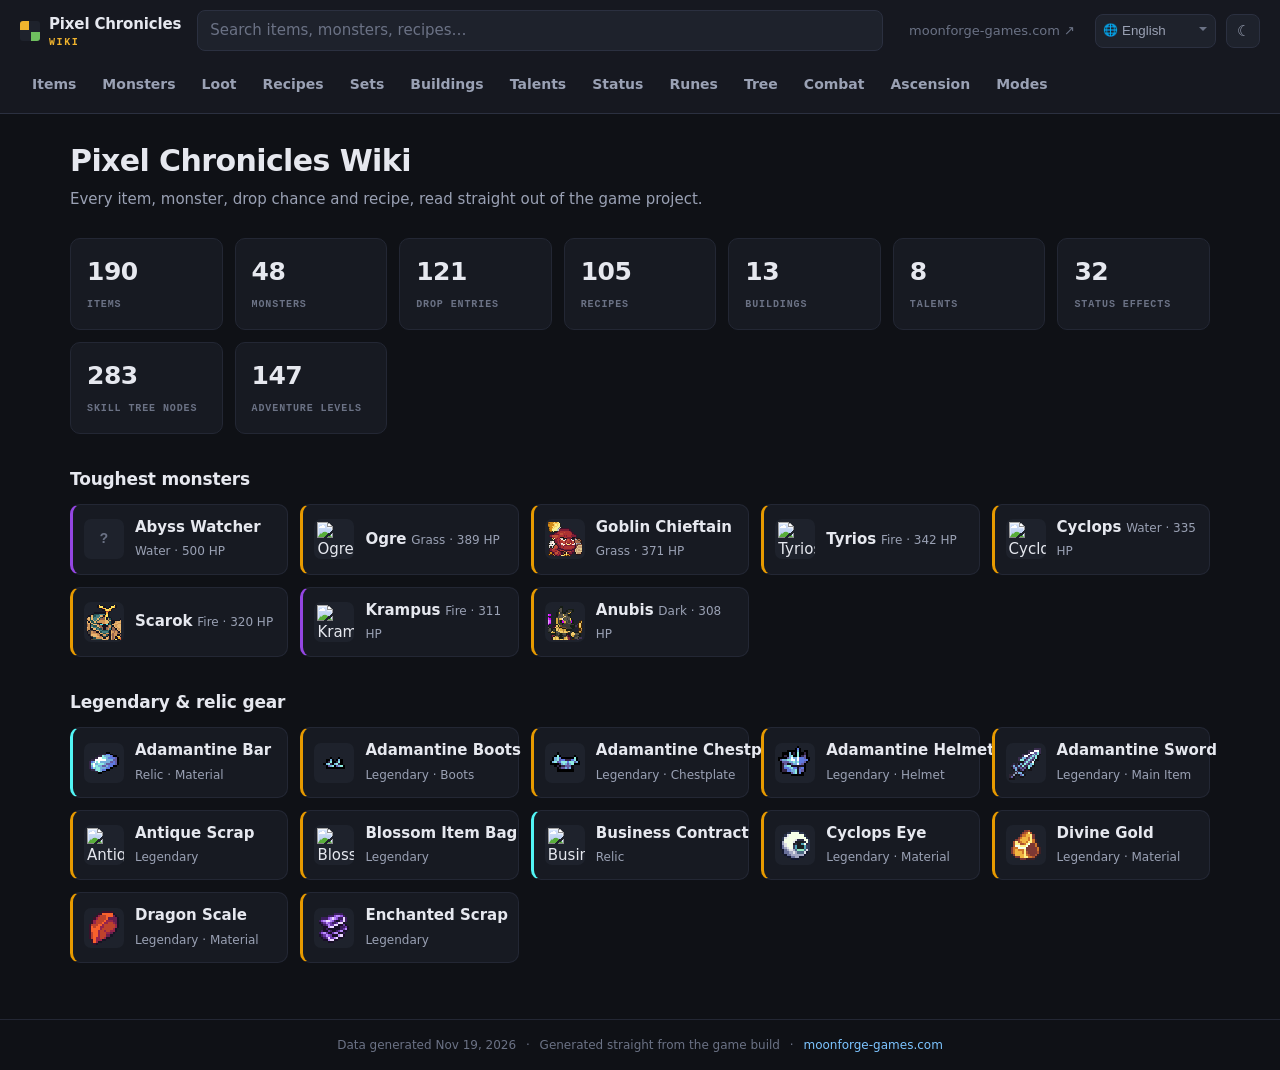
==== commit b5b122a1: "Say both ends of the resist scale, not just the floor The page said the 15% floor "means no debuff i" ====
--- a/wiki/index.html
+++ b/wiki/index.html
@@ -5,7 +5,7 @@
 <meta name="viewport" content="width=device-width, initial-scale=1">
 <title>Pixel Chronicles Wiki</title>
 <meta name="description" content="Items, monsters, loot tables and crafting recipes for Pixel Chronicles.">
-<link rel="stylesheet" href="styles.css?v=d47b1a71e5">
+<link rel="stylesheet" href="styles.css?v=d1d6ca3cb0">
 <link rel="icon" href="data:image/svg+xml,<svg xmlns='http://www.w3.org/2000/svg' viewBox='0 0 16 16'><rect width='16' height='16' fill='%2314161c'/><rect x='3' y='3' width='4' height='4' fill='%23f0b32d'/><rect x='9' y='9' width='4' height='4' fill='%236fcf6f'/></svg>">
 </head>
 <body>
@@ -61,6 +61,6 @@
   <a href="../">moonforge-games.com</a>
 </footer>
 
-<script src="app.js?v=d47b1a71e5"></script>
+<script src="app.js?v=d1d6ca3cb0"></script>
 </body>
 </html>
